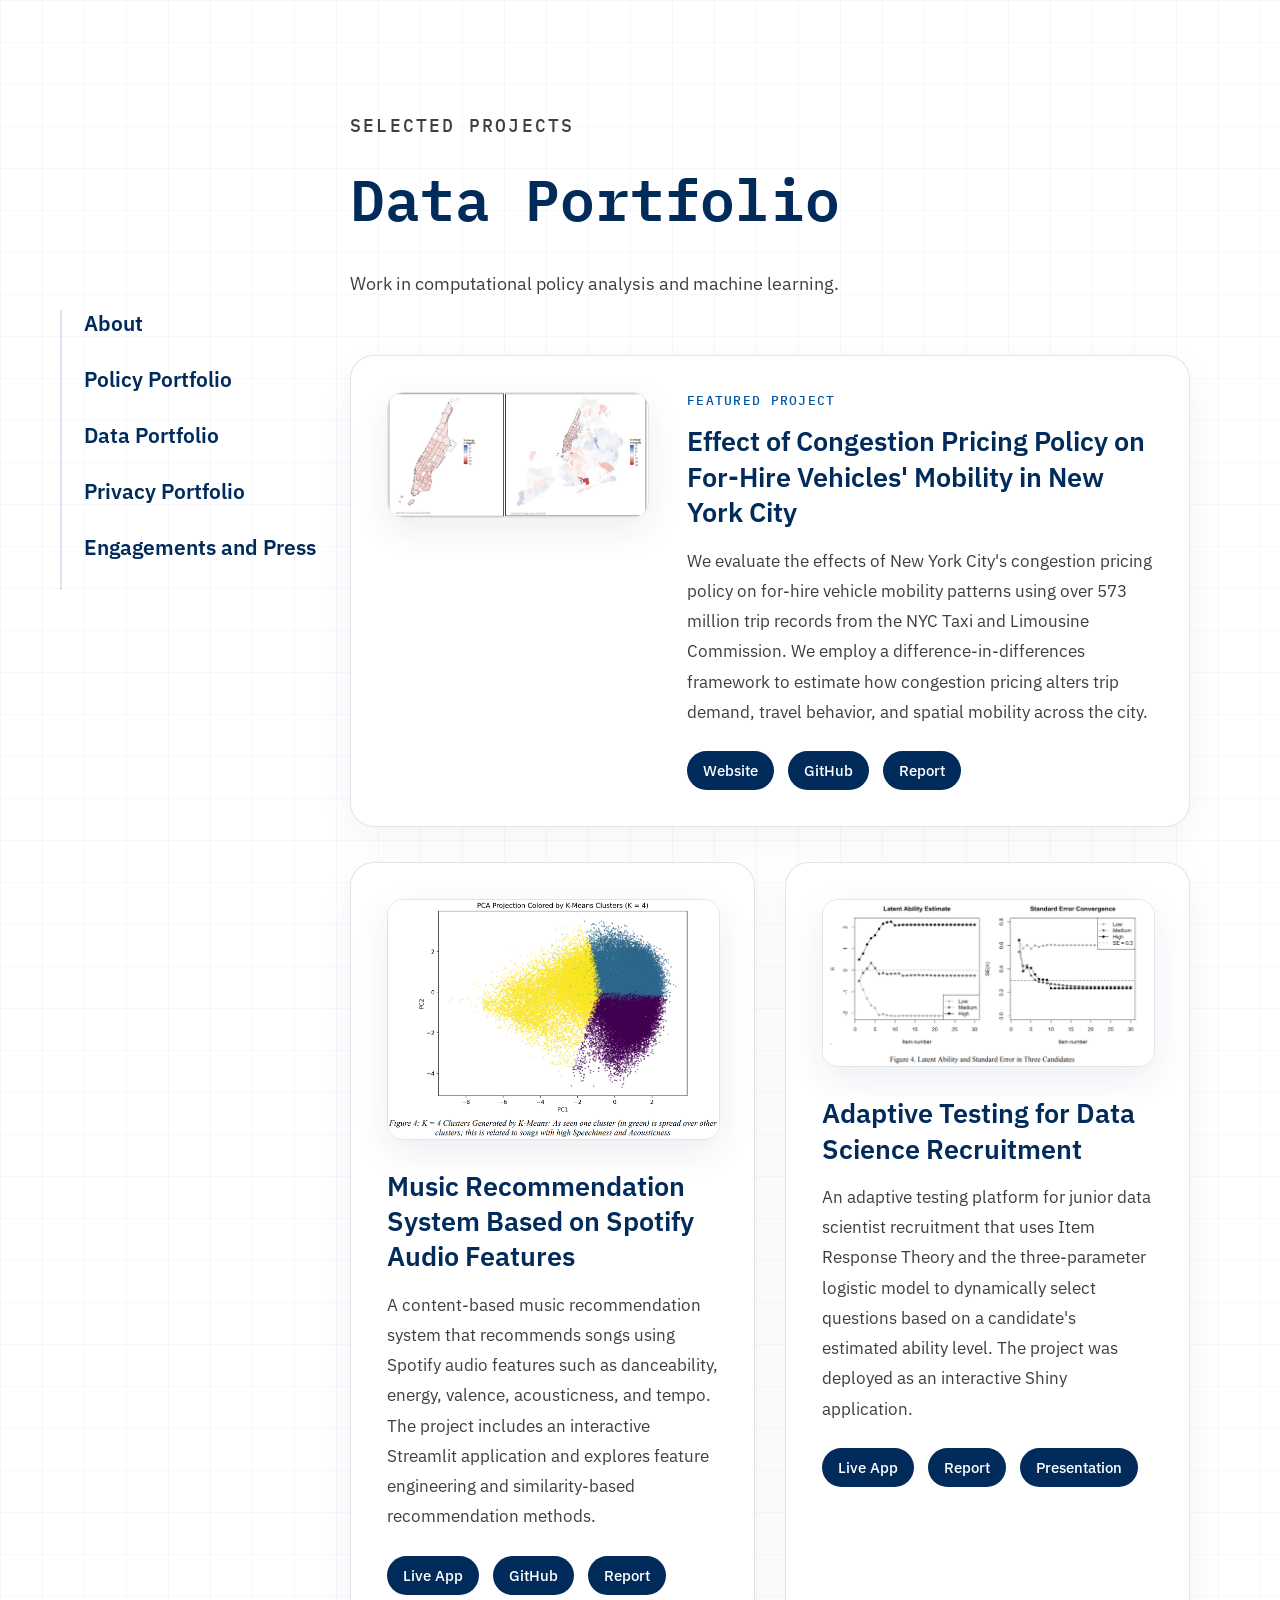
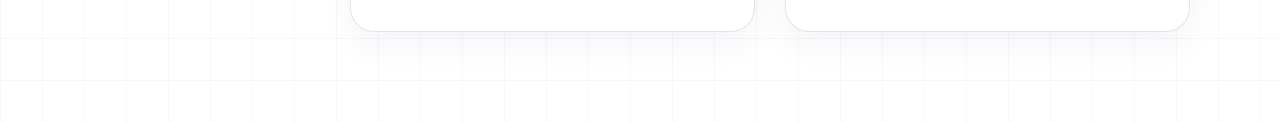
==== data-portfolio.html @ 7e98b5ef "Create data-portfolio.html" ====
<!DOCTYPE html>
<html lang="en">

<head>
  <meta charset="UTF-8">
  <meta name="viewport"
        content="width=device-width, initial-scale=1.0">

  <title>Data Portfolio | Muhammad Saad</title>

  <link href="https://fonts.googleapis.com/css2?family=IBM+Plex+Sans:wght@300;400;500;600;700&family=IBM+Plex+Mono:wght@400;500;600&display=swap"
        rel="stylesheet">

  <link rel="stylesheet"
        href="./style.css">
</head>

<body>

  <nav class="navbar">
    <a href="about.html">About</a>
    <a href="policy-portfolio.html">Policy Portfolio</a>
    <a href="data-portfolio.html">Data Portfolio</a>
    <a href="privacy-portfolio.html">Privacy Portfolio</a>
    <a href="engagements-press.html">Engagements and Press</a>
  </nav>

  <main class="portfolio-page">

    <section class="portfolio-header">

      <p class="section-label">
        Selected Projects
      </p>

      <h1>
        Data Portfolio
      </h1>

      <p>
        Work in computational policy analysis and machine learning.
      </p>

    </section>

    <!-- FEATURED PROJECT -->

    <article class="project-card featured-project">

      <a href="https://jwheatfallmel.github.io/cpz-massive-data-project/#intro"
         target="_blank">

        <img src="./assets/data/project1-preview.jpg"
             alt="Congestion Pricing Project"
             class="featured-preview">

      </a>

      <div class="featured-content">

        <div class="project-meta">
          Featured Project
        </div>

        <h2>
          Effect of Congestion Pricing Policy on For-Hire Vehicles'
          Mobility in New York City
        </h2>

        <p>
          We evaluate the effects of New York City's congestion
          pricing policy on for-hire vehicle mobility patterns using over
          573 million trip records from the NYC Taxi and Limousine Commission.
          We employ a difference-in-differences framework to estimate how
          congestion pricing alters trip demand, travel behavior, and
          spatial mobility across the city.
        </p>


        <div class="project-links">

          <a href="https://jwheatfallmel.github.io/cpz-massive-data-project/#intro"
             target="_blank">
            Website
          </a>

          <a href="https://github.com/jwheatfallmel/cpz-massive-data-project"
             target="_blank">
            GitHub
          </a>

          <a href="./assets/data/project1-report.pdf"
             target="_blank">
            Report
          </a>

        </div>

      </div>

    </article>

    <!-- PROJECT GRID -->

    <section class="project-gallery">

      <!-- PROJECT 2 -->

      <article class="project-card">

        <a href="https://music-recommender-i9ztkfxvvlrgrdzunmvpei.streamlit.app/"
           target="_blank">

          <img src="./assets/data/project2-preview.jpg"
               alt="Music Recommender System"
               class="poster-preview">

        </a>

        <h2>
          Music Recommendation System Based on Spotify Audio Features
        </h2>

        <p>
          A content-based music recommendation system that recommends songs
          using Spotify audio features such as danceability, energy,
          valence, acousticness, and tempo. The project includes an
          interactive Streamlit application and explores feature engineering
          and similarity-based recommendation methods.
        </p>

        <div class="project-links">

          <a href="https://music-recommender-i9ztkfxvvlrgrdzunmvpei.streamlit.app/"
             target="_blank">
            Live App
          </a>

          <a href="https://github.com/MuhammadSaad0554/music-recommender"
             target="_blank">
            GitHub
          </a>

          <a href="./assets/data/project2-report.pdf"
             target="_blank">
            Report
          </a>

        </div>

      </article>

      <!-- PROJECT 3 -->

      <article class="project-card">

        <a href="https://cassiezhang1012.shinyapps.io/final_project/"
           target="_blank">

          <img src="./assets/data/project3-preview.jpg"
               alt="Adaptive Testing Project"
               class="poster-preview">

        </a>

        <h2>
          Adaptive Testing for Data Science Recruitment
        </h2>

        <p>
          An adaptive testing platform for junior data scientist recruitment
          that uses Item Response Theory and the three-parameter logistic
          model to dynamically select questions based on a candidate's
          estimated ability level. The project was deployed as an
          interactive Shiny application.
        </p>

        <div class="project-links">

          <a href="https://cassiezhang1012.shinyapps.io/final_project/"
             target="_blank">
            Live App
          </a>

          <a href="./assets/data/project3-report.pdf"
             target="_blank">
            Report
          </a>

          <a href="./assets/data/project3-presentation.pdf"
             target="_blank">
            Presentation
          </a>

        </div>

      </article>

    </section>

  </main>

</body>

</html>
---- style.css ----
/* ---------- GENERAL ---------- */

body {
    margin: 0;
    padding: 0;

    background:
        linear-gradient(rgba(0, 43, 91, 0.035) 1px, transparent 1px),
        linear-gradient(90deg, rgba(0, 43, 91, 0.035) 1px, transparent 1px),
        #ffffff;
    background-size: 42px 42px;

    color: #222222;
    font-family: "IBM Plex Sans", sans-serif;
}

/* ---------- LEFT MENU ---------- */

.navbar {
    position: fixed;
    left: 60px;
    top: 50%;
    transform: translateY(-50%);

    display: flex;
    flex-direction: column;
    align-items: flex-start;

    border-left: 2px solid rgba(0, 86, 166, 0.15);
    padding-left: 22px;

    z-index: 1000;
}

.navbar a {
    position: relative;

    text-decoration: none;
    color: #002B5B;

    font-size: 1.3rem;
    font-weight: 600;
    line-height: 1.35;

    margin-bottom: 28px;

    transition:
        color 0.25s ease,
        transform 0.25s ease;
}

.navbar a::after {
    content: "";

    position: absolute;
    left: 0;
    bottom: -6px;

    width: 0;
    height: 3px;

    background-color: #0056A6;
    border-radius: 999px;

    transition: width 0.25s ease;
}

.navbar a:hover {
    color: #0056A6;
    transform: translateX(4px);
}

.navbar a:hover::after {
    width: 100%;
}

/* ---------- HOME LAYOUT ---------- */

.home {
    min-height: 100vh;

    margin-left: 260px;

    display: grid;
    grid-template-columns: 1fr 120px;
    align-items: center;

    padding: 60px 70px 60px 40px;

    box-sizing: border-box;
}

/* ---------- CENTER CONTENT ---------- */

.content-column {
    justify-self: center;

    display: flex;
    flex-direction: column;
    align-items: center;

    text-align: center;

    max-width: 850px;

    padding: 36px 44px;

    border-radius: 32px;

    background: rgba(255, 255, 255, 0.78);
    backdrop-filter: blur(8px);

    box-shadow:
        0 24px 70px rgba(0, 43, 91, 0.07);
}

/* ---------- PHOTO ---------- */

.photo-frame {
    padding: 10px;
    border-radius: 50%;
    border: 1px solid rgba(0, 86, 166, 0.18);
    margin-bottom: 22px;
}

.profile-photo {
    width: 410px;
    height: 410px;

    border-radius: 50%;
    object-fit: cover;

    display: block;

    box-shadow:
        0 0 40px rgba(0, 86, 166, 0.18),
        0 0 90px rgba(0, 86, 166, 0.10);
}

/* ---------- TEXT ---------- */

.name {
    font-family: "IBM Plex Mono", monospace;

    color: #002B5B;

    font-size: 4.25rem;
    font-weight: 600;

    margin: 0 0 24px 0;
}

.intro {
    max-width: 740px;

    font-size: 1.15rem;
    line-height: 1.9;

    color: #3f3f3f;

    margin: 0;
}

/* ---------- RIGHT ICONS ---------- */

.home-links {
    justify-self: end;

    display: flex;
    flex-direction: column;
    justify-content: center;

    gap: 42px;
}

.home-links a {
    color: #002B5B;
    font-size: 2.75rem;
    text-decoration: none;

    transition:
        color 0.25s ease,
        transform 0.25s ease;
}

.home-links a:hover {
    color: #0056A6;
    transform: translateX(5px);
}

/* ---------- PORTFOLIO PAGES ---------- */

.portfolio-page {
    min-height: 100vh;

    margin-left: 260px;

    padding: 90px;

    box-sizing: border-box;
}

.portfolio-header {
    max-width: 900px;
    margin-bottom: 55px;
}

.section-label {
    font-family: "IBM Plex Mono", monospace;

    color: #0056A6;

    font-size: 0.9rem;
    font-weight: 500;

    text-transform: uppercase;
    letter-spacing: 0.12em;

    margin-bottom: 12px;
}

.portfolio-header h1 {
    font-family: "IBM Plex Mono", monospace;

    color: #002B5B;

    font-size: 3.6rem;
    font-weight: 600;

    margin: 0 0 24px 0;
}

.portfolio-header p {
    max-width: 760px;

    font-size: 1.15rem;
    line-height: 1.85;

    color: #3f3f3f;
}

/* ---------- FEATURED PROJECT ---------- */

.featured-project {
    display: flex;
    align-items: flex-start;
    gap: 40px;

    max-width: 1100px;

    border-left: 5px solid #0056A6;

    margin-bottom: 35px;
}

.featured-project > a {
    flex: 0 0 260px;
}

.featured-content {
    flex: 1;
}

.featured-preview {
    width: 100%;
    height: auto;

    display: block;

    border-radius: 16px;

    border: 1px solid rgba(0, 43, 91, 0.12);

    box-shadow:
        0 12px 35px rgba(0, 43, 91, 0.08);

    transition:
        transform 0.25s ease,
        box-shadow 0.25s ease;
}

.featured-preview:hover {
    transform: scale(1.02);

    box-shadow:
        0 20px 45px rgba(0, 43, 91, 0.12);
}

/* ---------- PROJECT GALLERY ---------- */

.project-gallery {
    display: grid;
    grid-template-columns: repeat(2, minmax(0, 1fr));

    gap: 30px;

    max-width: 1100px;
}

/* ---------- PROJECT CARDS ---------- */

.project-card {
    background: #ffffff;

    border: 1px solid rgba(0, 43, 91, 0.12);
    border-radius: 24px;

    padding: 36px;

    box-shadow:
        0 12px 35px rgba(0, 43, 91, 0.05);

    transition:
        transform 0.25s ease,
        box-shadow 0.25s ease,
        border-color 0.25s ease;
}

.project-card:hover {
    transform: translateY(-5px);

    border-color: rgba(0, 86, 166, 0.25);

    box-shadow:
        0 18px 45px rgba(0, 43, 91, 0.09);
}

.project-meta {
    font-family: "IBM Plex Mono", monospace;

    color: #0056A6;

    font-size: 0.8rem;
    font-weight: 500;

    text-transform: uppercase;
    letter-spacing: 0.1em;

    margin-bottom: 14px;
}

.project-card h2 {
    color: #002B5B;

    font-size: 1.7rem;
    font-weight: 600;
    line-height: 1.3;

    margin: 0 0 16px 0;
}

.project-card p {
    color: #3f3f3f;

    font-size: 1.05rem;
    line-height: 1.8;

    margin: 0 0 24px 0;
}

/* ---------- PREVIEWS ---------- */

.poster-preview {
    width: 100%;
    height: auto;

    border-radius: 16px;

    margin-bottom: 24px;

    border: 1px solid rgba(0, 43, 91, 0.12);

    box-shadow:
        0 12px 35px rgba(0, 43, 91, 0.08);

    cursor: pointer;

    transition:
        transform 0.25s ease,
        box-shadow 0.25s ease;
}

.poster-preview:hover {
    transform: scale(1.02);

    box-shadow:
        0 20px 45px rgba(0, 43, 91, 0.12);
}

/* ---------- TAGS ---------- */

.project-tags {
    display: flex;
    flex-wrap: wrap;
    gap: 12px;

    margin-bottom: 28px;
}

.project-tags span {
    padding: 7px 14px;

    border-radius: 999px;

    border: 1px solid rgba(0, 86, 166, 0.18);

    background: rgba(0, 86, 166, 0.05);

    color: #002B5B;

    font-size: 0.88rem;
    font-weight: 500;
}

/* ---------- BUTTONS ---------- */

.project-links {
    display: flex;
    flex-wrap: wrap;
    gap: 14px;
}

.project-links a {
    text-decoration: none;

    color: white;
    background-color: #002B5B;

    padding: 10px 16px;

    border-radius: 999px;

    font-size: 0.92rem;
    font-weight: 500;

    transition:
        background-color 0.25s ease,
        transform 0.25s ease;
}

.project-links a:hover {
    background-color: #0056A6;
    transform: translateY(-2px);
}

/* ---------- MOBILE ---------- */

@media (max-width: 1000px) {

    body {
        background-size: 34px 34px;
    }

    .navbar {
        position: static;
        transform: none;

        flex-direction: row;
        justify-content: center;
        flex-wrap: wrap;

        border-left: none;
        padding: 25px 18px 0 18px;

        margin-bottom: 25px;
    }

    .navbar a {
        font-size: 1.05rem;
        margin: 10px 14px;
    }

    .home {
        margin-left: 0;

        display: flex;
        flex-direction: column;

        gap: 36px;

        padding: 25px 22px 55px 22px;
    }

    .content-column {
        max-width: 100%;
        padding: 26px 22px;
        border-radius: 24px;
    }

    .profile-photo {
        width: 250px;
        height: 250px;
    }

    .name {
        font-size: 2.65rem;
    }

    .intro {
        font-size: 1.04rem;
        line-height: 1.75;
    }

    .home-links {
        flex-direction: row;
        justify-content: center;
        gap: 34px;
    }

    .home-links a {
        font-size: 2.1rem;
    }

    .portfolio-page {
        margin-left: 0;
        padding: 40px 24px 60px 24px;
    }

    .portfolio-header h1 {
        font-size: 2.6rem;
    }

    .featured-project {
        flex-direction: column;
        gap: 24px;
    }

    .featured-project > a {
        flex: none;
        width: 100%;
        max-width: 260px;
    }

    .featured-preview {
        width: 100%;
    }

    .project-gallery {
        grid-template-columns: 1fr;
    }

    .project-card {
        padding: 28px 24px;
    }

    .project-card h2 {
        font-size: 1.45rem;
    }
}
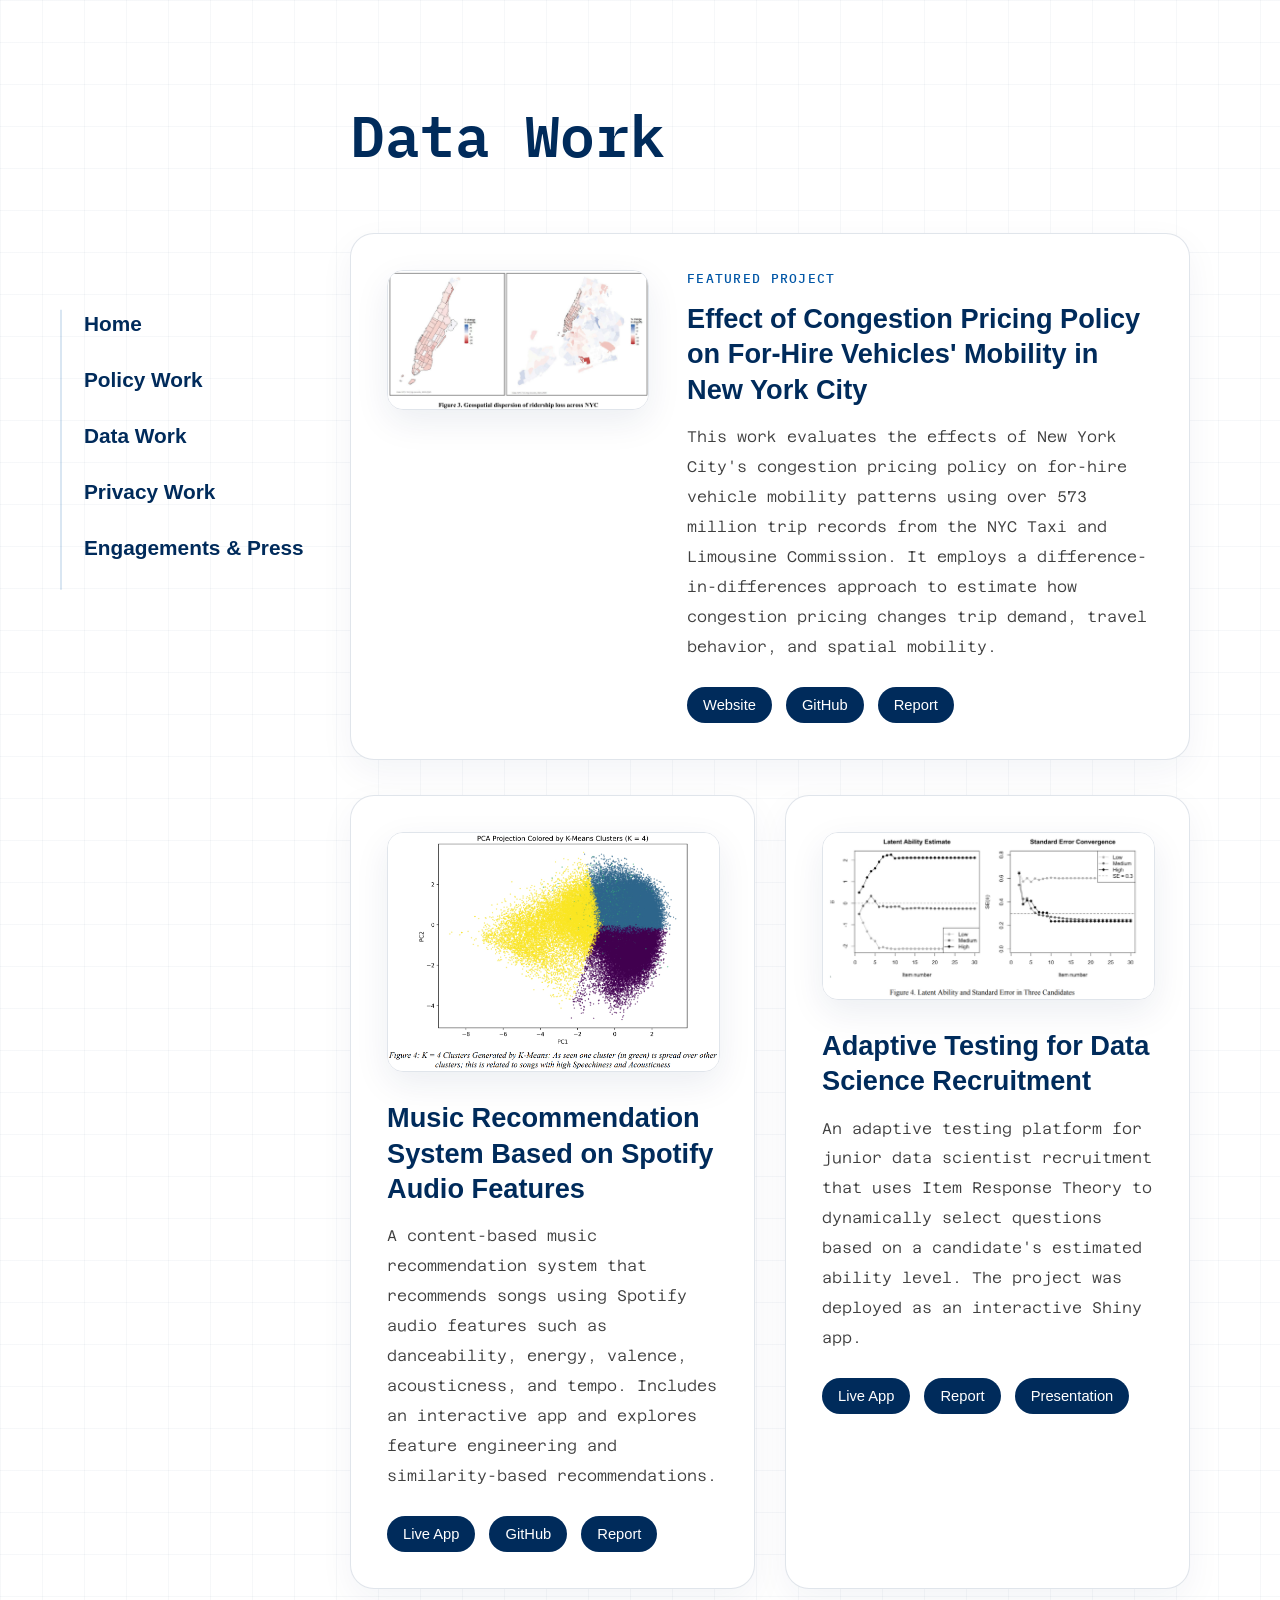
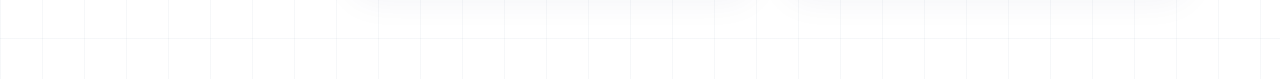
==== commit 8de0f70a: "Update data-portfolio.html" ====
--- a/data-portfolio.html
+++ b/data-portfolio.html
@@ -6,9 +6,9 @@
   <meta name="viewport"
         content="width=device-width, initial-scale=1.0">
 
-  <title>Data Portfolio | Muhammad Saad</title>
+  <title>Data Work | Muhammad Saad</title>
 
-  <link href="https://fonts.googleapis.com/css2?family=IBM+Plex+Sans:wght@300;400;500;600;700&family=IBM+Plex+Mono:wght@400;500;600&display=swap"
+  <link href="https://fonts.googleapis.com/css2?family=Space+Grotesk:wght@400;500;600;700&family=IBM+Plex+Mono:wght@400;500;600&family=Azeret+Mono:wght@300;400;500&display=swap"
         rel="stylesheet">
 
   <link rel="stylesheet"
@@ -18,29 +18,19 @@
 <body>
 
   <nav class="navbar">
-    <a href="about.html">About</a>
-    <a href="policy-portfolio.html">Policy Portfolio</a>
-    <a href="data-portfolio.html">Data Portfolio</a>
-    <a href="privacy-portfolio.html">Privacy Portfolio</a>
-    <a href="engagements-press.html">Engagements and Press</a>
+    <a href="index.html">Home</a>
+    <a href="policy-portfolio.html">Policy Work</a>
+    <a href="data-portfolio.html">Data Work</a>
+    <a href="privacy-portfolio.html">Privacy Work</a>
+    <a href="engagement-press.html">Engagements & Press</a>
   </nav>
 
   <main class="portfolio-page">
 
     <section class="portfolio-header">
-
-      <p class="section-label">
-        Selected Projects
-      </p>
-
       <h1>
-        Data Portfolio
+        Data Work
       </h1>
-
-      <p>
-        Work in computational policy analysis and machine learning.
-      </p>
-
     </section>
 
     <!-- FEATURED PROJECT -->
@@ -68,14 +58,12 @@
         </h2>
 
         <p>
-          We evaluate the effects of New York City's congestion
-          pricing policy on for-hire vehicle mobility patterns using over
-          573 million trip records from the NYC Taxi and Limousine Commission.
-          We employ a difference-in-differences framework to estimate how
-          congestion pricing alters trip demand, travel behavior, and
-          spatial mobility across the city.
+          This work evaluates the effects of New York City's congestion pricing policy
+          on for-hire vehicle mobility patterns using over 573 million trip
+          records from the NYC Taxi and Limousine Commission. It employs a
+          difference-in-differences approach to estimate how congestion pricing
+          changes trip demand, travel behavior, and spatial mobility.
         </p>
-
 
         <div class="project-links">
 
@@ -104,8 +92,6 @@
 
     <section class="project-gallery">
 
-      <!-- PROJECT 2 -->
-
       <article class="project-card">
 
         <a href="https://music-recommender-i9ztkfxvvlrgrdzunmvpei.streamlit.app/"
@@ -123,10 +109,9 @@
 
         <p>
           A content-based music recommendation system that recommends songs
-          using Spotify audio features such as danceability, energy,
-          valence, acousticness, and tempo. The project includes an
-          interactive Streamlit application and explores feature engineering
-          and similarity-based recommendation methods.
+          using Spotify audio features such as danceability, energy, valence,
+          acousticness, and tempo. Includes an interactive app and explores feature 
+          engineering and similarity-based recommendations.
         </p>
 
         <div class="project-links">
@@ -150,8 +135,6 @@
 
       </article>
 
-      <!-- PROJECT 3 -->
-
       <article class="project-card">
 
         <a href="https://cassiezhang1012.shinyapps.io/final_project/"
@@ -169,10 +152,9 @@
 
         <p>
           An adaptive testing platform for junior data scientist recruitment
-          that uses Item Response Theory and the three-parameter logistic
-          model to dynamically select questions based on a candidate's
-          estimated ability level. The project was deployed as an
-          interactive Shiny application.
+          that uses Item Response Theory to dynamically select questions based 
+          on a candidate's estimated ability level. The project was deployed as an 
+          interactive Shiny app.
         </p>
 
         <div class="project-links">
--- a/style.css
+++ b/style.css
@@ -103,15 +103,7 @@
 
     max-width: 850px;
 
-    padding: 36px 44px;
-
-    border-radius: 32px;
-
-    background: rgba(255, 255, 255, 0.78);
-    backdrop-filter: blur(8px);
-
-    box-shadow:
-        0 24px 70px rgba(0, 43, 91, 0.07);
+    padding: 20px;
 }
 
 /* ---------- PHOTO ---------- */
@@ -140,37 +132,52 @@
 /* ---------- TEXT ---------- */
 
 .name {
-    font-family: "IBM Plex Mono", monospace;
-
-    color: #002B5B;
-
-    font-size: 4.25rem;
-    font-weight: 600;
-
-    margin: 0 0 24px 0;
+    font-family: "Space Grotesk", sans-serif;
+
+    color: #002B5B;
+
+    font-size: 4.5rem;
+    font-weight: 700;
+
+    letter-spacing: -0.04em;
+
+    margin: 0 0 28px 0;
 }
 
 .intro {
-    max-width: 740px;
-
-    font-size: 1.15rem;
-    line-height: 1.9;
+    max-width: 680px;
+
+    font-family: "Azeret Mono", monospace;
+
+    font-size: 1.02rem;
+    font-weight: 300;
+    line-height: 2;
 
     color: #3f3f3f;
 
     margin: 0;
 }
 
+.intro-secondary {
+    margin-top: 34px;
+}
+
 /* ---------- RIGHT ICONS ---------- */
 
 .home-links {
-    justify-self: end;
+    position: fixed;
+
+    right: 70px;
+    top: 50%;
+    transform: translateY(-50%);
 
     display: flex;
     flex-direction: column;
     justify-content: center;
 
     gap: 42px;
+
+    z-index: 1000;
 }
 
 .home-links a {
@@ -350,10 +357,13 @@
 }
 
 .project-card p {
+    font-family: "Azeret Mono", monospace;
+
     color: #3f3f3f;
 
-    font-size: 1.05rem;
-    line-height: 1.8;
+    font-size: 0.96rem;
+    font-weight: 300;
+    line-height: 1.95;
 
     margin: 0 0 24px 0;
 }
@@ -483,8 +493,7 @@
 
     .content-column {
         max-width: 100%;
-        padding: 26px 22px;
-        border-radius: 24px;
+        padding: 20px;
     }
 
     .profile-photo {
@@ -547,3 +556,140 @@
         font-size: 1.45rem;
     }
 }
+
+/* ---------- ENGAGEMENTS & PRESS ---------- */
+
+.engagement-gallery {
+    display: grid;
+    grid-template-columns: repeat(2, minmax(0, 1fr));
+    gap: 30px;
+
+    max-width: 1100px;
+    margin-bottom: 70px;
+}
+
+.media-card {
+    background: #ffffff;
+
+    border: 1px solid rgba(0, 43, 91, 0.12);
+    border-radius: 24px;
+
+    overflow: hidden;
+
+    box-shadow:
+        0 12px 35px rgba(0, 43, 91, 0.05);
+
+    transition:
+        transform 0.25s ease,
+        box-shadow 0.25s ease;
+}
+
+.media-card:hover {
+    transform: translateY(-5px);
+
+    box-shadow:
+        0 18px 45px rgba(0, 43, 91, 0.09);
+}
+
+.media-image,
+.media-video {
+    width: 100%;
+    height: 360px;
+
+    object-fit: cover;
+    object-position: center;
+
+    display: block;
+}
+
+.media-caption {
+    padding: 26px 28px 30px 28px;
+}
+
+.media-caption h2 {
+    color: #002B5B;
+
+    font-size: 1.35rem;
+    font-weight: 600;
+    line-height: 1.35;
+
+    margin: 0 0 12px 0;
+}
+
+.media-caption p {
+    color: #3f3f3f;
+
+    font-size: 1rem;
+    line-height: 1.7;
+
+    margin: 0;
+}
+
+.press-section {
+    max-width: 1100px;
+}
+
+.press-heading {
+    font-family: "IBM Plex Mono", monospace;
+
+    color: #002B5B;
+
+    font-size: 2.4rem;
+    font-weight: 600;
+
+    margin: 0 0 28px 0;
+}
+
+.press-card {
+    background: #ffffff;
+
+    border: 1px solid rgba(0, 43, 91, 0.12);
+    border-left: 5px solid #0056A6;
+    border-radius: 20px;
+
+    padding: 28px 32px;
+
+    margin-bottom: 24px;
+
+    box-shadow:
+        0 12px 35px rgba(0, 43, 91, 0.05);
+}
+
+.press-card h2 {
+    color: #002B5B;
+
+    font-size: 1.45rem;
+    font-weight: 600;
+    line-height: 1.35;
+
+    margin: 0 0 14px 0;
+}
+
+.press-card p {
+    color: #3f3f3f;
+
+    font-size: 1.03rem;
+    line-height: 1.75;
+
+    margin: 0 0 22px 0;
+}
+
+@media (max-width: 1000px) {
+
+    .engagement-gallery {
+        grid-template-columns: 1fr;
+    }
+
+    .media-image,
+    .media-video {
+        height: auto;
+    }
+
+    .press-heading {
+        font-size: 2rem;
+    }
+
+    .press-card {
+        padding: 24px;
+    }
+}
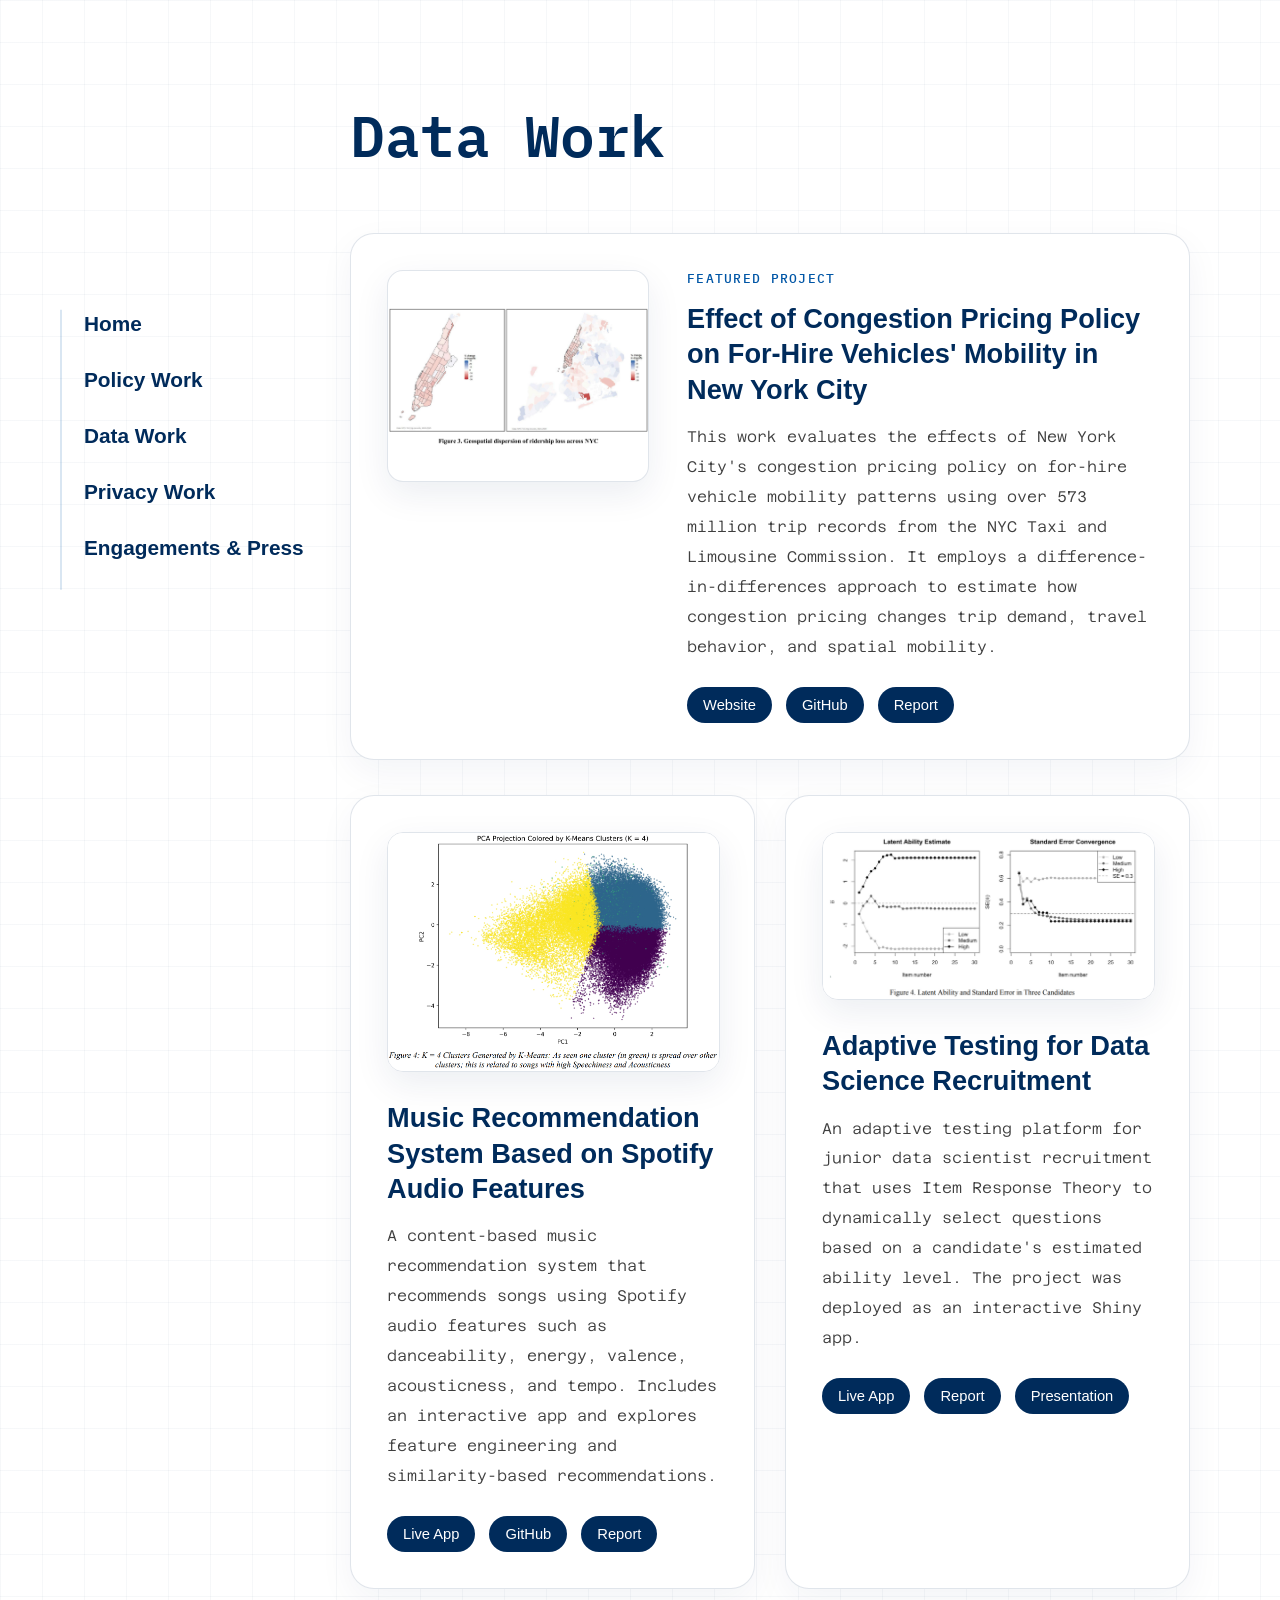
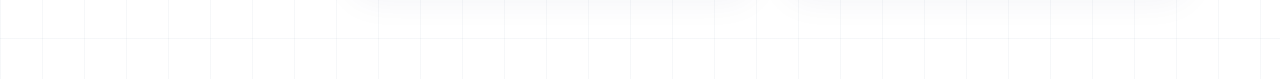
==== commit b753af24: "Update data-portfolio.html" ====
--- a/data-portfolio.html
+++ b/data-portfolio.html
@@ -6,7 +6,11 @@
   <meta name="viewport"
         content="width=device-width, initial-scale=1.0">
 
-  <title>Data Work | Muhammad Saad</title>
+  <title>Saad · Data</title>
+
+  <link rel="icon"
+      type="image/svg+xml"
+      href="./owl.svg">
 
   <link href="https://fonts.googleapis.com/css2?family=Space+Grotesk:wght@400;500;600;700&family=IBM+Plex+Mono:wght@400;500;600&family=Azeret+Mono:wght@300;400;500&display=swap"
         rel="stylesheet">
--- a/style.css
+++ b/style.css
@@ -270,7 +270,12 @@
 
 .featured-preview {
     width: 100%;
-    height: auto;
+    height: 210px;
+
+    object-fit: contain;
+    object-position: center;
+
+    background: #ffffff;
 
     display: block;
 
@@ -693,3 +698,204 @@
         padding: 24px;
     }
 }
+
+/* ---------- DEMOCRACY & GOVERNANCE RESEARCH ---------- */
+
+.reports-section {
+    max-width: 1100px;
+    margin-top: 75px;
+}
+
+.reports-card {
+    border-top: 4px solid rgba(0, 86, 166, 0.18);
+}
+
+.reports-heading {
+    font-family: "Space Grotesk", sans-serif;
+
+    color: #002B5B;
+
+    font-size: 2rem;
+    font-weight: 600;
+    line-height: 1.25;
+
+    margin: 0 0 18px 0;
+}
+
+.reports-description {
+    font-family: "Azeret Mono", monospace;
+
+    color: #3f3f3f;
+
+    font-size: 0.94rem;
+    font-weight: 300;
+    line-height: 1.85;
+
+    max-width: 850px;
+
+    margin: 0 0 40px 0;
+}
+
+.report-group {
+    margin-bottom: 38px;
+}
+
+.report-group:last-child {
+    margin-bottom: 0;
+}
+
+.report-group h3 {
+    font-family: "IBM Plex Mono", monospace;
+
+    color: #0056A6;
+
+    font-size: 0.95rem;
+    font-weight: 500;
+
+    text-transform: uppercase;
+    letter-spacing: 0.08em;
+
+    margin: 0 0 18px 0;
+}
+
+.report-links {
+    display: flex;
+    flex-wrap: wrap;
+    gap: 14px;
+}
+
+.report-pill {
+    display: inline-flex;
+    align-items: center;
+
+    padding: 12px 18px;
+
+    background: rgba(0, 86, 166, 0.05);
+    border: 1px solid rgba(0, 86, 166, 0.16);
+    border-radius: 999px;
+
+    font-family: "Azeret Mono", monospace;
+    font-size: 0.82rem;
+    font-weight: 300;
+    line-height: 1.5;
+
+    color: #002B5B;
+    text-decoration: none;
+
+    transition:
+        background-color 0.25s ease,
+        border-color 0.25s ease,
+        transform 0.25s ease,
+        box-shadow 0.25s ease;
+}
+
+.report-pill::before {
+    content: "📄";
+    margin-right: 10px;
+}
+
+.report-pill:hover {
+    background: rgba(0, 86, 166, 0.10);
+    border-color: rgba(0, 86, 166, 0.28);
+
+    transform: translateY(-2px);
+
+    box-shadow:
+        0 8px 22px rgba(0, 43, 91, 0.08);
+}
+
+/* ---------- ENGAGEMENTS & PRESS ---------- */
+
+.engagement-list {
+    max-width: 1100px;
+}
+
+.engagement-item {
+    display: grid;
+    grid-template-columns: 340px 1fr;
+    gap: 40px;
+
+    align-items: start;
+
+    padding: 55px 0;
+
+    border-top: 1px solid rgba(0, 43, 91, 0.12);
+}
+
+.engagement-item:last-child {
+    border-bottom: 1px solid rgba(0, 43, 91, 0.12);
+}
+
+.engagement-media img,
+.engagement-media video {
+    width: 100%;
+    display: block;
+
+    border-radius: 16px;
+
+    box-shadow:
+        0 12px 35px rgba(0, 43, 91, 0.08);
+}
+
+.engagement-copy h2 {
+    font-family: "Space Grotesk", sans-serif;
+
+    color: #002B5B;
+
+    font-size: 2rem;
+    font-weight: 600;
+    line-height: 1.2;
+
+    margin: 0 0 22px 0;
+}
+
+.engagement-copy p {
+    font-family: "Azeret Mono", monospace;
+
+    color: #3f3f3f;
+
+    font-size: 0.94rem;
+    font-weight: 300;
+    line-height: 1.9;
+
+    margin: 0 0 28px 0;
+}
+
+.engagement-links {
+    display: flex;
+    flex-wrap: wrap;
+    gap: 14px;
+}
+
+.engagement-links a {
+    text-decoration: none;
+
+    color: white;
+    background-color: #002B5B;
+
+    padding: 10px 16px;
+
+    border-radius: 999px;
+
+    font-size: 0.9rem;
+    font-weight: 500;
+
+    transition:
+        background-color 0.25s ease,
+        transform 0.25s ease;
+}
+
+.engagement-links a:hover {
+    background-color: #0056A6;
+    transform: translateY(-2px);
+}
+
+/* India-Pakistan section */
+
+.text-only {
+    display: block;
+}
+
+.wide {
+    max-width: 850px;
+}
